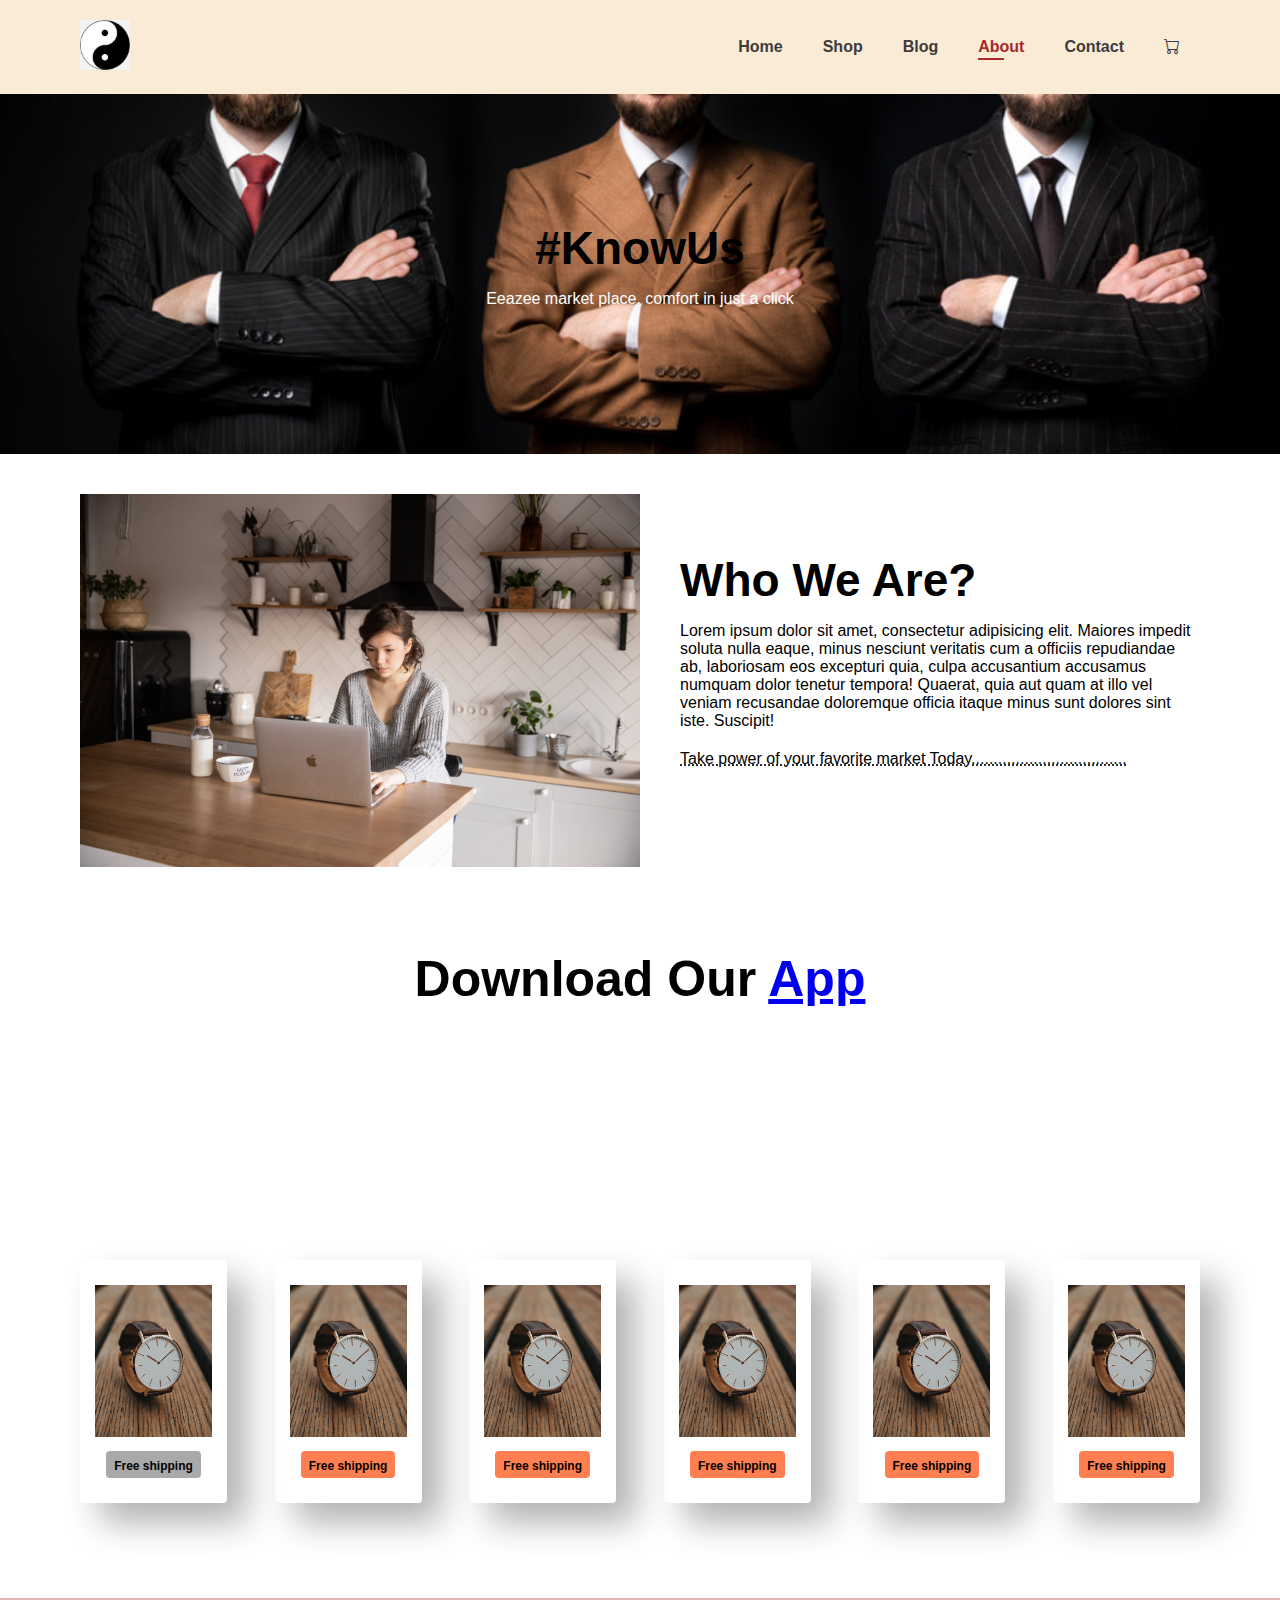
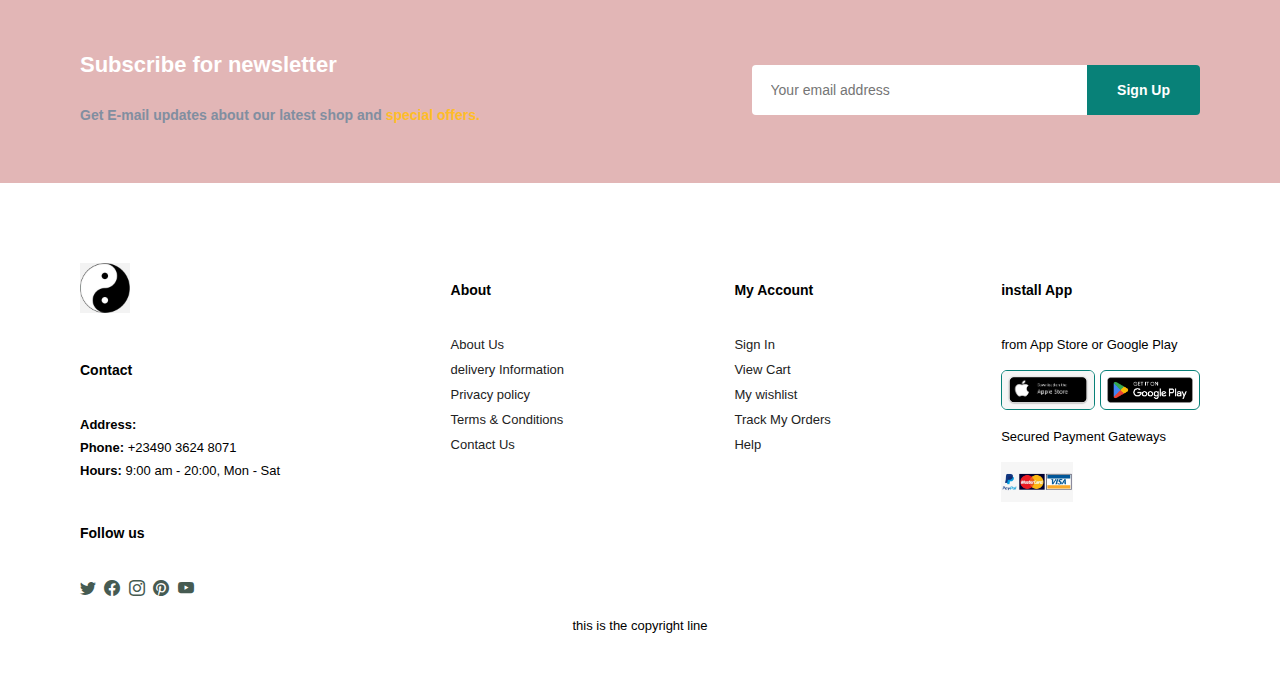
==== E-Commerce Website/about.html @ bbe960fc "Add files via upload" ====
<!DOCTYPE html>
<html lang="en">
<head>
    <meta charset="UTF-8">
    <meta name="viewport" content="width=device-width, initial-scale=1.0">
    <!-- Bootstrap Icon link -->
    <link rel="stylesheet" href="https://cdn.jsdelivr.net/npm/bootstrap-icons@1.10.5/font/bootstrap-icons.css">

    <!-- stylesheet -->
    <link rel="stylesheet" href="style.css">

    <!-- Bootstrap links -->
    <link href="https://cdn.jsdelivr.net/npm/bootstrap@5.3.1/dist/css/bootstrap.min.css" rel="stylesheet" integrity="sha384-4bw+/aepP/YC94hEpVNVgiZdgIC5+VKNBQNGCHeKRQN+PtmoHDEXuppvnDJzQIu9" crossorigin="anonymous">
    <script src="https://cdn.jsdelivr.net/npm/bootstrap@5.3.1/dist/js/bootstrap.bundle.min.js" integrity="sha384-HwwvtgBNo3bZJJLYd8oVXjrBZt8cqVSpeBNS5n7C8IVInixGAoxmnlMuBnhbgrkm" crossorigin="anonymous"></script>
    <title>About</title>
</head>
<body>
  <section id="header">
    <a href="#"><img src="images/logo.JPG" alt="" class="logo"></a>

    <div>
      <ul id="navbar">
        <li><a href="index.html">Home</a></li>
        <li><a href="shop.html">Shop</a></li>
        <li><a href="blog.html">Blog</a></li>
        <li><a href="about.html" class="active">About</a></li>
        <li><a href="contact.html">Contact</a></li>
        <li id="lg-bag"><a href="cart.html"><i class="bi bi-cart"></i></a></li>
        <a href="#" id="close"><i class="bi bi-x-lg"></i></a>
      </ul>
    </div>
    <div id="mobile">
      <a href="cart.html"><i class="bi bi-cart"></i></a>
      <i id="bar" class="bi bi-list"></i>
    </div>
  </section>

      <section id="page-header" class="about-header">
        <h4>#KnowUs</h4>
        <p>Eeazee market place, comfort in just a click</p>
      </section>

      <section id="about-head" class="section-p1">
        <img src="images/pexels-ekaterina-bolovtsova-4049793.jpg" alt="">
        <div>
          <h2>Who We Are?</h2>
          <p>Lorem ipsum dolor sit amet, consectetur adipisicing elit. Maiores impedit soluta nulla eaque, minus nesciunt veritatis cum a officiis repudiandae ab, laboriosam eos excepturi quia, culpa accusantium accusamus numquam dolor tenetur tempora! Quaerat, quia aut quam at illo vel veniam recusandae doloremque officia itaque minus sunt dolores sint iste. Suscipit!</p>


          <abbr title="">Take power of your favorite market Today...................................</abbr>

          <br><br>

          <marquee  loop="-1" scrollamount="5" width="100%">Take power of your favorite market Today...................................Eeazee the best store coming soon.
          </marquee>
        </div>
      </section>

      <section id="about-app" class="section-p1">
        <h1>Download Our <a href="#">App</a></h1>
        <div class="video">
          <video autoplay muted loop src=""></video>
        </div>
      </section>

      <!-- feature starts -->
  <section id="feature" class="section-p1">
    <div class="card">
      <img src="images/watch1.jpg" alt="">
      <h6>Free shipping</h6>
    </div>

    <div class="card">
      <img src="images/watch1.jpg" alt="">
      <h6>Free shipping</h6>
    </div>

    <div class="card">
      <img src="images/watch1.jpg" alt="">
      <h6>Free shipping</h6>
    </div>

    <div class="card">
      <img src="images/watch1.jpg" alt="">
      <h6>Free shipping</h6>
    </div>

    <div class="card">
      <img src="images/watch1.jpg" alt=""">
      <h6>Free shipping</h6>
    </div>

    <div class="card">
      <img src="images/watch1.jpg" alt="">
      <h6>Free shipping</h6>
    </div>
  </section>
  <!-- feature ends -->

  <section id="newsletter" class="section-p1 section-m1">
    <div class="newstext">
      <h4>Subscribe for newsletter</h4>
      <p>Get E-mail updates about our latest shop and <span>special offers.</span></p>
    </div>
    <div class="form">
      <input type="text" placeholder="Your email address">
      <button class="normal">Sign Up</button>
    </div>
  </section>


      <footer class="section-p1">
        <div class="col">
          <img src="images/logo.JPG" alt="" class="logo">
          <h4>Contact</h4>
          <p><strong>Address: </strong> </p>
          <p><strong>Phone: </strong> +23490 3624 8071</p>
          <p><strong>Hours: </strong> 9:00 am - 20:00, Mon - Sat</p>
          <div class="follow">
            <h4>Follow us</h4>
            <div class="icon">
              <i class="bi bi-twitter"></i>
              <i class="bi bi-facebook"></i>
              <i class="bi bi-instagram"></i>
              <i class="bi bi-pinterest"></i>
              <i class="bi bi-youtube"></i>
            </div>
          </div>
        </div>

        <div class="col">
          <h4>About</h4>
          <a href="#">About Us</a>
          <a href="#">delivery Information</a>
          <a href="#">Privacy policy</a>
          <a href="#">Terms & Conditions</a>
          <a href="#">Contact Us</a>
        </div>

        <div class="col">
          <h4>My Account</h4>
          <a href="#">Sign In</a>
          <a href="#">View Cart</a>
          <a href="#">My wishlist</a>
          <a href="#">Track My Orders</a>
          <a href="#">Help</a>
        </div>

        <div class="col install">
          <h4>install App</h4>
          <p>from App Store or Google Play</p>
          <div class="row">
            <img src="images/apple-store.png" alt="">
            <img src="images/google-play-badge.png" alt="">
          </div>
          <p>Secured Payment Gateways</p>
          <img src="images/payment-gateways.png" alt="">
        </div>

        <div class="copyright">
          <p>this is the copyright line</p>
        </div>
      </footer>

      <script src="main.js"></script>

</body>
</html>
---- E-Commerce Website/style.css ----
*{
    margin: 0;
    padding: 0;
    box-sizing: border-box;
    font-family: 'Segoe UI', Tahoma, Geneva, Verdana, sans-serif;
    scroll-behavior: smooth;
}

h1{
    font-size: 50px;
    line-height: 64px;
}

h2{
    font-size: 46px;
    line-height: 54px;
}

h4{
    font-size: 46px;
    line-height: 54px;
}

h6{
    font-weight: 700;
    font-size: 12px;
}

p{
    font-size: 16px;
    margin: 15px 0 20px 0;
}

.section-p1{
    padding: 40px 80px;
}

.section-m1{
    margin: 40px 0;
}

button.normal{
    font-size: 14px;
    font-weight: 600;
    padding: 15px 30px;
    color: #000;
    background-color: #fff;
    border-radius: 4px;
    cursor: pointer;
    border: none;
    outline: none;
    transition: 0.2s;
}

button.white{
    font-size: 13px;
    font-weight: 600;
    padding: 11px 18px;
    color: #fff;
    background-color: transparent;
    cursor: pointer;
    border: 1px solid #fff;
    outline: none;
    transition: 0.2s;
}

body{
    width: 100%;
}

#owl-demo .item img{
    /* display: block; */
    width: 100%;
    height: auto;
}


/* HEADER SECTION STYLE BEGINS */
.logo{
    height: 50px;
}

#header{
    display: flex;
    justify-content: space-between;
    align-items: center;
    padding: 20px 80px;
    background: antiquewhite;
    box-shadow: 0 px 15px rgba(0, 0, 0, 0.06);
    z-index: 999;
    position: sticky;
    top: 0;
    left: 0;
}

#navbar{
    display: flex;
    align-items: center;
    justify-content: center;
}

#navbar li{
    list-style: none;
    padding: 0 20px;
    position: relative;
}

#navbar li a{
    text-decoration:none ;
    color:#3d3c3b;
    font-size: 16px;
    font-weight: 600;
    transition: 0.3s ease;
}

#navbar li a:hover,
#navbar li a.active{
    color: brown;
}

#navbar li a.active::after,
#navbar li a:hover::after {
    content: "";
    width: 30%;
    height: 2px;
    background: brown;
    position: absolute;
    bottom:-4px;
    left: 20px;
}

#mobile{
    display: none;
    align-items: center;
}

#close{
    display: none;
}
/* HEADER SECTION STYLE ENDS */



/* HERO SECTION STYLE BEGINS */
#hero{
    background-image: url(images/landscape.jpg);
    height: 90vh;
    width: 100%;
    background-size: cover;
    background-position: top 25% right 0;
    padding: 0 80px;
    display: flex;
    flex-direction: column;
    justify-content: center;
    align-items: center;
}

#hero{
    background-size: cover;
    text-align: center;
}

#hero h4{
    padding: 15px;
}

#hero h1{
    color: coral;
}

#hero button{
    background-image: linear-gradient(to right,#ff7f50 , #ffc0cb);

}


/* feature section */
#feature{
    display: flex;
    align-items: center;
    justify-content: space-between;
    flex-wrap: wrap;
}

#feature .card{
    width: 147px;
    text-align: center;
    padding: 25px 15px;
    box-shadow: 20px 20px 34px rgba(0, 0, 0, 0.3);
    border-radius: 4px;
    margin: 15px 0;
}

#feature .card:hover{
    box-shadow: 10px 10px 54px rgba(70, 62, 221, 0.1);
}

#feature .card img{
    width: 100%;
    margin-bottom: 10px;
}

#feature .card h6{
    display: inline-block;
    padding: 9px 8px 6px 8px;
    line-height: 1;
    border-radius: 4px;
    color: black ;
    background-color: darkgray;
}

#feature .card:nth-child(2) h6{
    background-color: #ff7f50;
}

#feature .card:nth-child(3) h6{
    background-color: #ff7f50;
}

#feature .card:nth-child(4) h6{
    background-color: #ff7f50;
}

#feature .card:nth-child(5) h6{
    background-color: #ff7f50;
}
#feature .card:nth-child(6) h6{
    background-color: #ff7f50;
}


#product1{
    text-align: center;
}

#product1 .pro-container{
    display: flex;
    justify-content: space-between;
    padding-top: 20px;
    flex-wrap: wrap
}

#product1 .pro{
    width: 23%;
    min-width: 250px;
    padding: 10px 12px;
    border: 1px solid #cce7d0;
    border-radius: 25px;
    cursor: pointer;
    box-shadow: 20px 20px 30px rgba(0, 0, 0, 0.02);
    margin: 15px 0;
    transition: 0.2s ease;
    position: relative;
}

#product1 .pro:hover{
    box-shadow: 20px 20px 30px rgba(0, 0, 0, 0.06);
}

#product1 .pro img{
    width: 100%;
    border-radius: 20px;
}

#product1 .pro .des{
    text-align: start;
    padding: 10px 0;
}

#product1 .pro .des span{
    color: #1a1a1a;
    font-size: 14px;
}

#product .pro .des h5{
    padding-top: 7px;
    color: #1a1a1a;
    font-size: 14px;
}

#product1 .pro .des i{
    font-size: 12px;
    color: rgba(243, 181, 25);
}

#product1 .pro .des h4{
    padding-top: 7px;
    font-size: 15px;
    font-weight: 700;
    color: #ff7f50;
}

#product1 .pro .cart{
    width: 40px;
    height: 40px;
    line-height: 40px;
    border-radius: 30px;
    background-color: #e8f6ea;
    font-weight: 400;
    color: #088178;
    border: 1px solid #cce7d0;
    position: absolute;
    bottom: 20px;
    right: 10px;
}


#banner{
    display: flex;
    flex-direction: column;
    justify-content: center;
    text-align: center;
    align-items: center;
    background-image: url(images/pexels-tom-fisk-9893731.jpg);
    width: 100%;
    height: 40vh;
    background-size: cover;
    background-position: center;
}

#banner h4{
    color: #fff;
    font-size: 16px;
}

#banner h2{
    color: #fff;
    font-size: 30px;
    padding: 10px 0;
}

#banner h2 span{
    color: rgb(33, 33, 105);
}

#banner button:hover{
    background: #088178;
    color: #fff;
}

#sm-banner {
    display: flex;
    flex-wrap: wrap;
    justify-content: space-between;
}


#sm-banner .banner-box{
    display: flex;
    flex-direction: column;
    justify-content: center;
    align-items: flex-start;
    background-image: url(images/pexels-amol-mande-2673471.jpg);
    min-width: 550px;
    height: 50vh;
    background-size: cover;
    background-position: center;
    padding: 30px;
}

#sm-banner .banner-box2{
    background-image: url(images/pexels-antony-trivet-9978709.jpg);
}

#sm-banner h4{
    color: #fff;
    font-weight: 300;
    font-size: 20px;
}

#sm-banner h2{
    color: #fff;
    font-weight: 800;
    font-size: 28px;
}

#sm-banner span{
    color: #fff;
    font-weight: 500;
    font-size: 14px;
    padding-bottom: 15px;
}

#sm-banner .banner-box:hover button{
    background: #088178;
    border: 1px solid #fff;
}

#banner3{
    display: flex;
    justify-content: space-between;
    flex-wrap: wrap;
    padding: 0 80px;
}

#banner3 .banner-box{
    display: flex;
    flex-direction: column;
    justify-content: center;
    align-items: flex-start;
    background-image: url(images/pexels-tom-fisk-9893731.jpg);
    min-width: 30%;
    height: 30vh;
    background-size: cover;
    background-position: center;
    padding: 20px;
    margin-bottom: 20px;
}

#banner3 h2{
    color: #fff;
    font-weight: 900;
    font-size: 22px;
}

#banner3 h3{
    color: red;
    font-weight: 800;
    font-size: 15px;
}

#newsletter{
    display: flex;
    justify-content: space-between;
    flex-wrap: wrap;
    align-items: center;
    background-color: rgba(190, 94, 94, 0.45);
    background-repeat: no-repeat;
    background-position: 20% 30%;
    background-image: url();
}

#newsletter h4{
    font-size: 22px;
    font-weight: 700;
    color: #fff;
}

#newsletter p{
    font-size: 14px;
    font-weight: 600;
    color: #818ea0;
}

#newsletter p span{
    color: #ffbd27;
}

#newsletter .form{
    display: flex;
    width: 40%;
}

#newsletter input{
    height: 3.125rem;
    padding: 0 1.25em;
    font-size: 14px;
    width: 100%;
    border: 1px solid transparent;
    border-radius: 4px;
    outline: none;
    border-top-right-radius: 0;
    border-bottom-right-radius: 0;
}

#newsletter button{
    background-color: #088178;
    color: #fff;
    white-space: nowrap;
    border-top-left-radius: 0;
    border-bottom-left-radius: 0;
}

footer .logo{
    height: 50px;
    margin-bottom: 30px;
}

footer{
    display: flex;
    flex-wrap: wrap;
    justify-content: space-between;
}

footer .col{
    display: flex;
    flex-direction: column;
    align-items: flex-start;
    margin-bottom: 20px;
}

footer h4{
    font-size: 14px;
    padding-bottom: 20px;
}

footer p{
    font-size: 13px;
    margin: 0 0 8px 0;
}

footer a{
    font-size: 13px;
    text-decoration: none;
    color: #222;
    margin-bottom: 10px;
}

footer .follow{
    margin-top: 20px;
}


footer .follow i{
    color: #465b52;
    padding-right: 4px;
    cursor: pointer;
}

footer .install .row img{
    border: 1px solid #088178;
    border-radius: 6px;
}

.row img{
    border: 1px solid #088178;
    border-radius: 6px;
}

footer .install img{
    margin: 10px 0 15px 0;
}

footer .follow i:hover,
footer a:hover{
    color: #088178;
}

footer .copyright{
    width: 100%;
    text-align: center;
}
.install img{
    height: 40px;
}

/* SHOP PAGE */
#page-header{
    background-image: url(images/pexels-karolina-grabowska-5237704\ \(1\).jpg);
    width: 100%;
    height: 40vh;
    background-size: cover;
    display: flex;
    justify-content: center;
    text-align: center;
    flex-direction: column;
    padding: 14px;
}

#page-header h2,
#page-header p{
    color: #fff;
}

/* BLOG PAGE */
#page-header.blog-header{
    background-image: url(images/pexels-karolina-grabowska-4996772.jpg);
}

#blog{
    padding: 150px 150px 0 150px;
}

#blog .blog-box{
    display: flex;
    align-items: center;
    width: 100%;
    position: relative;
    padding-bottom: 90px;
}

#blog .blog-img{
    width: 50%;
    margin-right: 40px;
}

#blog img{
    width: 100%;
    height: 300px;
    object-fit: cover;
}

#blog .blog-details{
    width: 50%;
}

#blog .blog-details a{
    text-decoration: none;
    font-size: 14px;
    font-weight: 700;
    color: #000;
    position: relative;
}

#blog .blog-details a::after{
    content: "";
    width: 50px;
    height: 1px;
    background-color: #000;
    position: absolute;
    right: -60px;
    margin-top: 13px;
}

#blog .blog-details a:hover{
    color: #088178;
}

#blog .blog-details a:hover::after{
    background-color: #088178;
}

#blog .blog-box h1{
    position: absolute;
    top: -40px;
    left: 0;
    font-size: 70px;
    font-weight: 700;
    color: #c9cbce;
    z-index: -4;
}


/* ABOUT PAGE */

#page-header.about-header{
    background-color: #eabe65;
}

#about-head{
    display: flex;
    align-items: center;
}
#about-head img{
    width: 50%;
    height: auto;
}

#about-head div{
    padding-left: 40px;
}

#about-app{
    text-align: center;
}

#about-app .video{
    width: 70%;
    height: 100%;
    margin-top: 30px auto 0 auto;
}

#about-app{
    width: 100%;
    height: 100%;
    border-radius: 20px;
}




/* CONTACT US PAGE */
#contact-details{
    display: flex;
    align-items: center;
    justify-content: space-between;
}

#contact-details .details{
    width: 40%;
}

#contact-details .details span,
#form-details form  span {
    font-size: 12px;
}

#contact-details .details h2,
#form-details form h2 {
    font-size: 26px;
    line-height: 35px;
    padding: 20px 0;
}

#contact-details .details h3{
    font-size: 16px;
    padding-bottom: 15px;
}

#contact-details .details li{
    list-style: none;
    display: flex;
    padding: 10px 0;
}

#contact-details .details li i{
    font-size: 14px;
    padding-right: 22px;
}

#contact-details .details li p{
    margin: 0;
    font-size: 14px;
}

#contact-details .map{
    width: 55%;
    height: 400px;
}
#contact-details .map iframe{
    width: 100%;
    height: 100%;
}

#form-details{
    display: flex;
    justify-content: space-between;
    margin: 30px;
    padding: 80px;
    border: 1px solid #e3e3e3;
}

#form-details form{
    width: 65%;
    display: flex;
    align-items: flex-start;
    flex-direction: column;
}

#form-details form input,
#form-details form textarea{
    width: 100%;
    padding: 12px 15px;
    outline: none;
    margin-bottom: 20px;
    border: 1px solid #ffc0cb;
}

#form-details form button{
    background-color: #088178;
    color: #fff;
}


#form-details .people div{
    padding-bottom: 25px;
    display: flex;
    align-items: flex-start;
}

#form-details .people div img{
    width: 65px;
    height: 65px;
    object-fit: cover;
    margin-right: 15px;
}

#form-details .people div p{
    margin: 0;
    font-size: 13px;
    line-height: 25px;
}

#form-details .people div p span{
    display: block;
    font-size: 16px;
    font-weight: 600;
    color: #000;
}



/* CART PAGE */
#cart{
    overflow-x: auto;
}
#cart table{
    width: 100%;
    border-collapse: collapse;
    table-layout: fixed;
    white-space: nowrap;
}
#cart table img{
    width: 70px;
}

#cart table td:nth-child(1){
    width: 100px;
    text-align: center;
}

#cart table td:nth-child(2){
    width: 150px;
    text-align: center;
}
#cart table td:nth-child(3){
    width: 250px;
    text-align: center;
}
#cart table td:nth-child(4),
#cart table td:nth-child(5),
#cart table td:nth-child(6){
    width: 150px;
    text-align: center;
}
#cart table td:nth-child(5) input{
    width: 70px;
    padding: 10px 5px 10px 15px;
}
#cart table thead{
    border: 1px solid #e3e3e3;
    border-left: none;
    border-right: none;
}
#cart table thead td{
    font-weight: 700;
    text-transform: uppercase;
    font-size: 13px;
    padding: 18px 0;
}
#cart table tbody tr td{
    padding-top: 15px;
}
#cart table tbody td{
    font-size: 13px;
}


#cart-add{
    display: flex;
    flex-wrap: wrap;
    justify-content: space-between;
}
#coupon{
    width: 50%;
    margin-bottom: 30px;
}
#coupon h3,
#subtotal h3{
    padding-bottom: 15px;
}
#coupon input{
    padding: 10px 20px;
    outline: none;
    width: 60%;
    margin-right: 10px;
    border: 1px solid #e3e3e3;
}
#coupon button,
#subtotal button{
    background-color: #088178;
    color: #fff;
    padding: 12px 20px;
}
#subtotal{
    width: 50%;
    margin-bottom: 30px;
    border: 1px solid #e3e3e3;
    padding: 30px;
}
#subtotal table{
    border-collapse: collapse;
    width: 100%;
    margin-bottom: 20px;
}
#subtotal table td{
    width: 50%;
    border: 1px solid #e3e3e3;
    font-size: 13px;
}






@media (max-width: 799px) {
    .section-p1{
        padding:40px 40px;
    }
    #navbar{
        display: flex;
        flex-direction: column;
        align-items: flex-start;
        justify-content: flex-start;
        position: fixed;
        top: 0;
        right: -300px;
        height: 100vh;
        width: 300px;
        background-color: #e3e3e3;
        box-shadow: 0 40px 60px rgba(0, 0, 0, 0.1);
        padding: 80px 0 0 10px;
        transition: 0.3s;
    }
    #navbar.active{
        right: 0px;
    }
    #navbar li{
        margin-bottom: 25px;
    }
    #mobile{
        display: flex;
        align-items: center;
    }
    #mobile i{
        color: #1a1a1a;
        font-size: 24px;
        padding-left: 20px;
    }
    #close{
        display: initial;
        position: absolute;
        top: 30px;
        left: 30px;
        color: #222;
        font-size: 24px;
    }
    #lg-bag{
        display: none;
    }

    #hero{
        height: 70vh;
        padding: 0 80px;
        background-position: top 30% right 30%;
    }

    #feature{
        justify-content: center;
    }
    #feature .card{
        margin: 15px 15px;
    }

    #product1 .pro-container{
        justify-content: center;
    }

    #product1 .pro{
        margin: 15px;
    }
    #banner{
        height: 20vh;
    }
    #sm-banner .banner-box{
        min-width: 100%;
        height: 30vh;
    }
    #banner3{
        padding: 0 40px;
    }
    #banner3 .banner-box{
        width: 28%;
    }
    #newsletter .form{
        width: 70%;
    }

    /* CONTACT PAGE */
    #form-details{
        padding: 40px;
    }
    #form-details form{
        width: 50%;
    }
}



@media (max-width: 477px) {
    .section-p1{
        padding: 20px;
    }
    #header{
        padding: 10px 30px;
    }
    h1{
        font-size: 38px;
    }
    h2{
        font-size: 32px;
    }
    #hero{
        padding: 0 20px;
        background-position: 55%;
    }
    #feature{
        justify-content: space-between;
    }
    #feature .fe-box{
        width: 155px;
        margin: 0 0 15px 0;
    }
    #product1 .pro{
        width: 100%;
    }
    #banner{
        height: 40vh;
    }
    #sm-banner .banner-box{
        height: 40vh;
    }
    #sm-banner .banner-box2{
        margin-top: 20px;
    }
    #banner3{
        padding: 0 20px;
    }
    #banner3 .banner-box{
        width: 100%;
    }
    #newsletter{
        padding: 40px 20px;
    }
    #newsletter .form{
        width: 100%;
    }
    footer .copyright{
        text-align: start;
    }

    /* BLOG PAGE */
    #blog{
        padding: 100px 20px 0 20px;
    }
    #blog .blog-box{
        display: flex;
        flex-direction: column;
        align-items: flex-start;
    }
    #blog .blog-img{
        width: 100%;
        margin-right: 0;
        margin-bottom: 30px;
    }
    #blog .blog-details{
        width: 100%;
    }




    /* ABOUT PAGE */
    #about-head{
        flex-direction: column;
    }
    #about-head img{
        width: 100%;
        margin-bottom: 20px;
    }
    #about-head div{
        padding-left: 0px;
    }
    #about-app .video{
        width: 100%;
    }


    /* CONTACT PAGE */
    #contact-details{
        flex-direction: column;
    }
    #contact-details .details{
        width: 100%;
        margin-bottom: 30px;
    }
    #contact-details .map{
        width: 100%;
    }
    #form-details{
        margin: 10px;
        padding: 30px 10px;
        flex-wrap: wrap;
    }
    #form-details form{
        width: 100%;
        margin-bottom: 30px;
    }




    /* CART PAGE */
    #cart-add{
        flex-direction: column;
    }
    #coupon{
        width: 100%;
    }
    #subtotal{
        width: 100%;
        padding: 20px;
    }
}


/* shop-page */

#page-header{
    background-image: url(images/hero.png.jpg);
    /* background-size: 100% 100%;
    background-attachment: fixed; */
    width: 100%;
    height: 40vh;
    background-size: cover;
    display: flex;
    justify-content: center;
    text-align: center;
    flex-direction: column;
    padding: 14px;
}

#product1 .pro:hover{
    box-shadow: 20px 20px 30px rgba(0, 0, 0, 0.06);
    background-color: #465b52;
    color: cornflowerblue;
    transition: 1s;
}

#page-header h2,
#page-header p{
    color: white;
}

#pagination{
    text-align: center;
}

#pagination a:hover{
    background-color: #3d3c3b;
    color: coral;
    transition: .5s;
    margin-right: 10px;
    margin-left: 10px;
}

#pagination a{
    text-decoration: none;
    background-color: coral;
    padding: 10px 15px;
    border-radius: 4px;
    color: white;
    font-weight: 600;
    opacity: .4;
}

/* single product */

#prodetails {
    display: flex;
    margin-top: 20px;
    background-color: honeydew;
}

#prodetails .single-pro-image{
    margin-right: 50px;
    width: 40%;
}

.small-img-group{
    display: flex;
    justify-content: space-between;
}

.small-img-col{
    flex-basis: 24%;
    cursor: pointer;
}

#prodetails .single-pro-details {
    width: 50%;
    padding-top: 30px;
}

#prodetails .single-pro-details h4{
    padding: 40px 0 20px 0;
}

#prodetails .single-pro-details h2{
    font-size: 26px;
}

#prodetails .single-pro-details select{
    display: block;
    padding: 5px 10px;
    margin-bottom: 10px;
}

#prodetails .single-pro-details input{
    width: 50px;
    height: 47px;
    padding-left: 10px;
    font-size: 16px;
    margin-right: 10px;
}

#prodetails .single-pro-details input:focus{
    outline: none;
}

#prodetails .single-pro-details button{
    background-color: darkcyan;
    color: wheat;
}

#prodetails .single-pro-details span{
    line-height: 25px;
}

@media (max-width: 799px) {
    .section-p1{
        padding:40px 40px;
    }
    #navbar{
        display: flex;
        flex-direction: column;
        align-items: flex-start;
        justify-content: flex-start;
        position: fixed;
        top: 0;
        right: -300px;
        height: 100vh;
        width: 300px;
        background-color: #e3e3e3;
        box-shadow: 0 40px 60px rgba(0, 0, 0, 0.1);
        padding: 80px 0 0 10px;
        transition: 0.3s;
    }
    #navbar.active{
        right: 0px;
    }
    #navbar li{
        margin-bottom: 25px;
    }
    #mobile{
        display: flex;
        align-items: center;
    }
    #mobile i{
        color: #1a1a1a;
        font-size: 24px;
        padding-left: 20px;
    }
    #close{
        display: initial;
        position: absolute;
        top: 30px;
        left: 30px;
        color: #222;
        font-size: 24px;
    }
    #lg-bag{
        display: none;
    }

    #hero{
        height: 70vh;
        padding: 0 80px;
        background-position: top 30% right 30%;
    }

    #feature{
        justify-content: center;
    }
    #feature .card{
        margin: 15px 15px;
    }

    #product1 .pro-container{
        justify-content: center;
    }

    #product1 .pro{
        margin: 15px;
    }
    #banner{
        height: 20vh;
    }
    #sm-banner .banner-box{
        min-width: 100%;
        height: 30vh;
    }
    #banner3{
        padding: 0 40px;
    }
    #banner3 .banner-box{
        width: 28%;
    }
    #newsletter .form{
        width: 70%;
    }

        /* Single Product */
        #prodetails {
            display: flex;
            flex-direction: column;
            background-color: ivory;
        }

        #prodetails .single-pro-image{
            width: 100%;   
            margin-right: 0px;
        }

        .small-img-group {
            display: flex;
            justify-content: space-between;
        }

        h4 {
            font-size: 40px;
            line-height: 0px;
        }

        h6 {
            font-weight: 700;
            font-size: 30px;
        }

        #prodetails .single-pro-details h2 {
            font-size: 20px;
        }

        #prodetails .single-pro-details span {
            font-size: 20px;
            line-height: 30px;
        }

        #prodetails .single-pro-details {
            width: 100%;
        }
}



@media (max-width: 477px) {
    #header{
        padding: 10px 30px;
    }
    h1{
        font-size: 38px;
    }
    h2{
        font-size: 32px;
    }
    #hero{
        padding: 0 20px;
        background-position: 55%;
    }
    #feature{
        justify-content: space-between;
    }
    #feature .fe-box{
        width: 155px;
        margin: 0 0 15px 0;
    }
    #product1 .pro{
        width: 100%;
    }
    #banner{
        height: 40vh;
    }
    #sm-banner .banner-box{
        height: 40vh;
    }
    #sm-banner .banner-box2{
        margin-top: 20px;
    }
    #banner3{
        padding: 0 20px;
    }
    #banner3 .banner-box{
        width: 100%;
    }
    #newsletter{
        padding: 40px 20px;
    }
    #newsletter .form{
        width: 100%;
    }
    footer .copyright{
        text-align: start;
    }

    /* Single Product */
    #prodetails {
        display: flex;
        flex-direction: column;
        background-color: #f3f5f7;
    }

    #prodetails .single-pro-image{
        width: 100%;   
        margin-right: 0px;
    }

    h4 {
        font-size: 20px;
        line-height: 0px;
    }

    h6 {
        font-weight: 700;
        font-size: 15px;
    }

    #prodetails .single-pro-details h2 {
        font-size: 15px;
    }

    #prodetails .single-pro-details span {
        font-size: 10px;
        line-height: 5px;
    }

    #prodetails .single-pro-details {
        width: 100%;
    }

}


/* Search button */

.search-wrapper{
    display: flex;
    flex-direction: column;
    gap: .25rem;
    margin-left: 1000px;
    color: #e3e3e3;
}

input{
    background-color: #fff;
    border-radius: 10px;
    border-top: groove;
    border-right: groove;
    border-bottom: groove;
    border-left: groove;
    text-decoration: none;
    outline: none;
    font-size: 1rem;
}

label{
    color: burlywood;
}

input:hover{
    border-radius: 5px;
    background-color: burlywood;
    transition: 1s;
    font: 1em times;
}

.user-cards{
    display: grid;
    grid-template-columns: repeat(auto-fill, minmax(150px, 1fr));
    gap: .25rem;
    margin-top: 1rem;
}

/* .card{
    border: 1px solid black;
    background-color: wheat;
    padding: .5rem;
    border-radius: 5px;
}

.card > .header{
    margin-bottom: .25rem;
}

.card > .body{
    font-size: .8rem;
    color: #777;
}

.hide{
    display: none;
} */
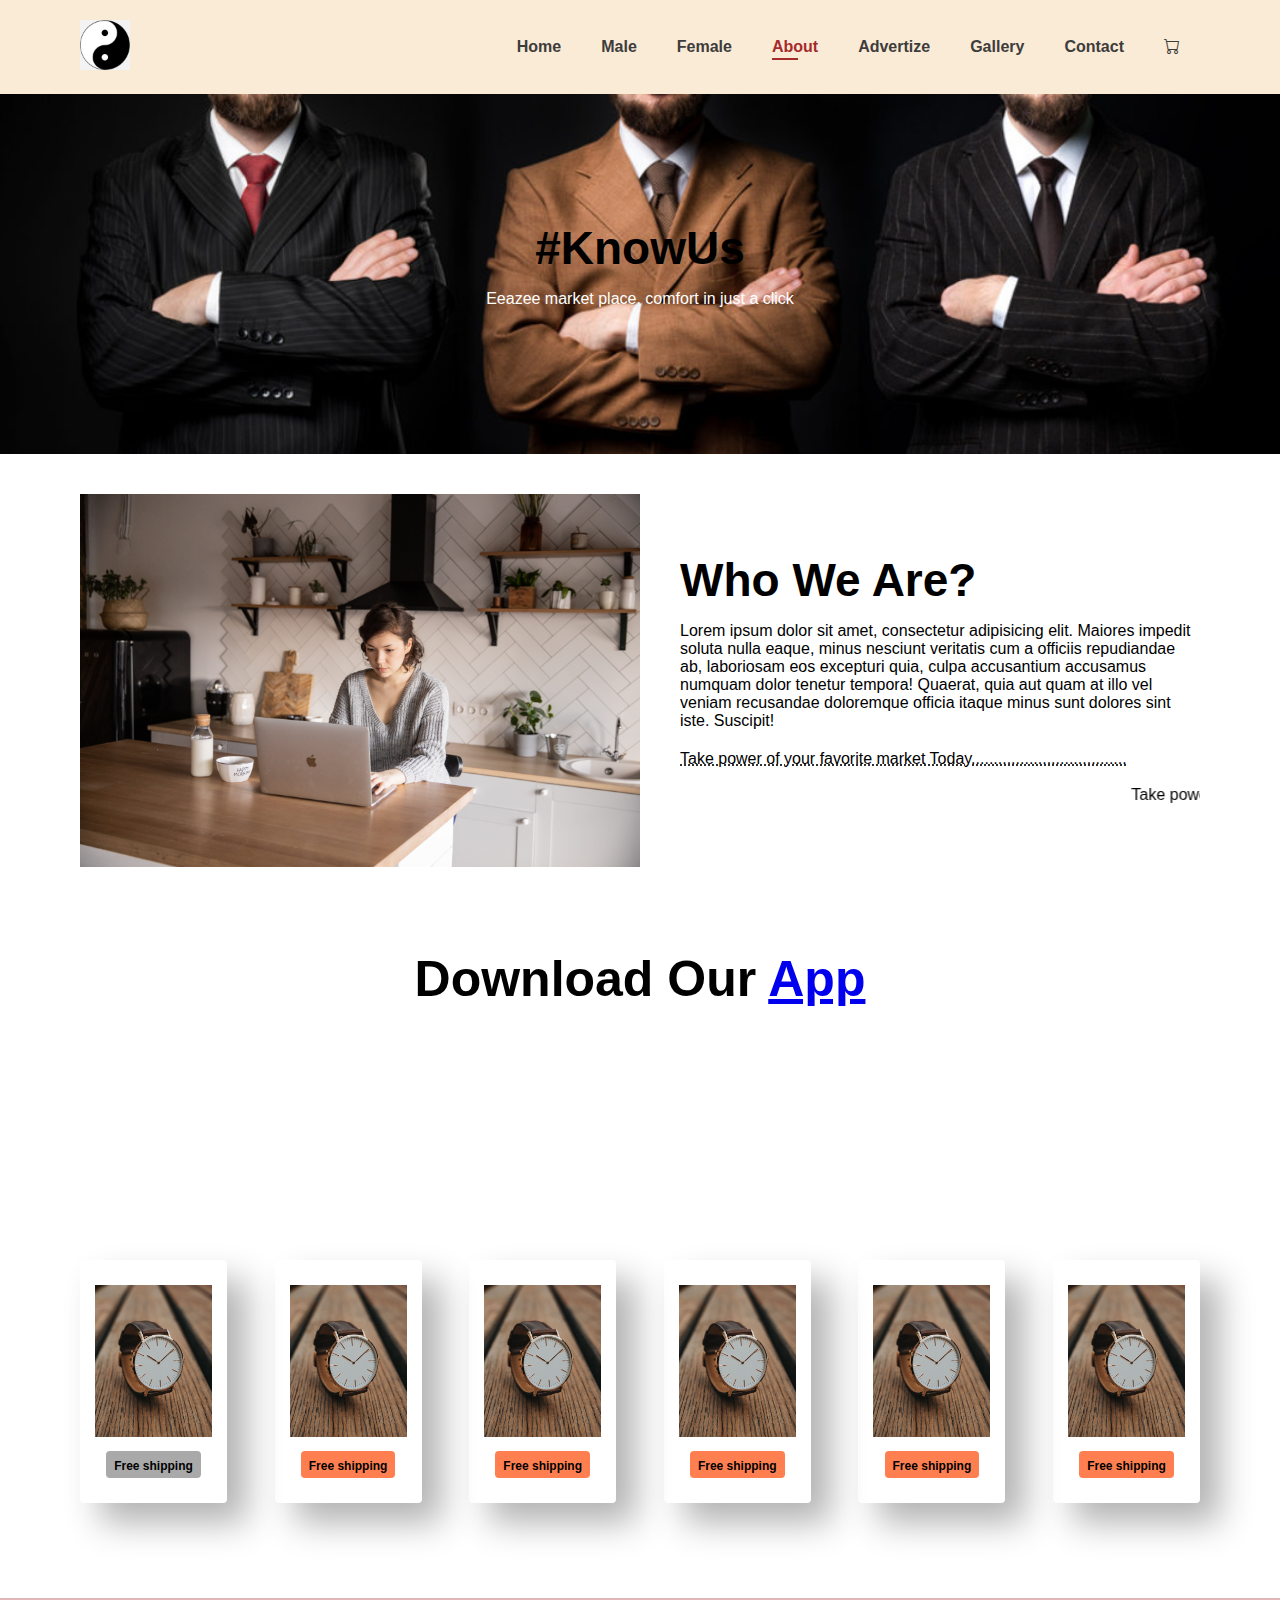
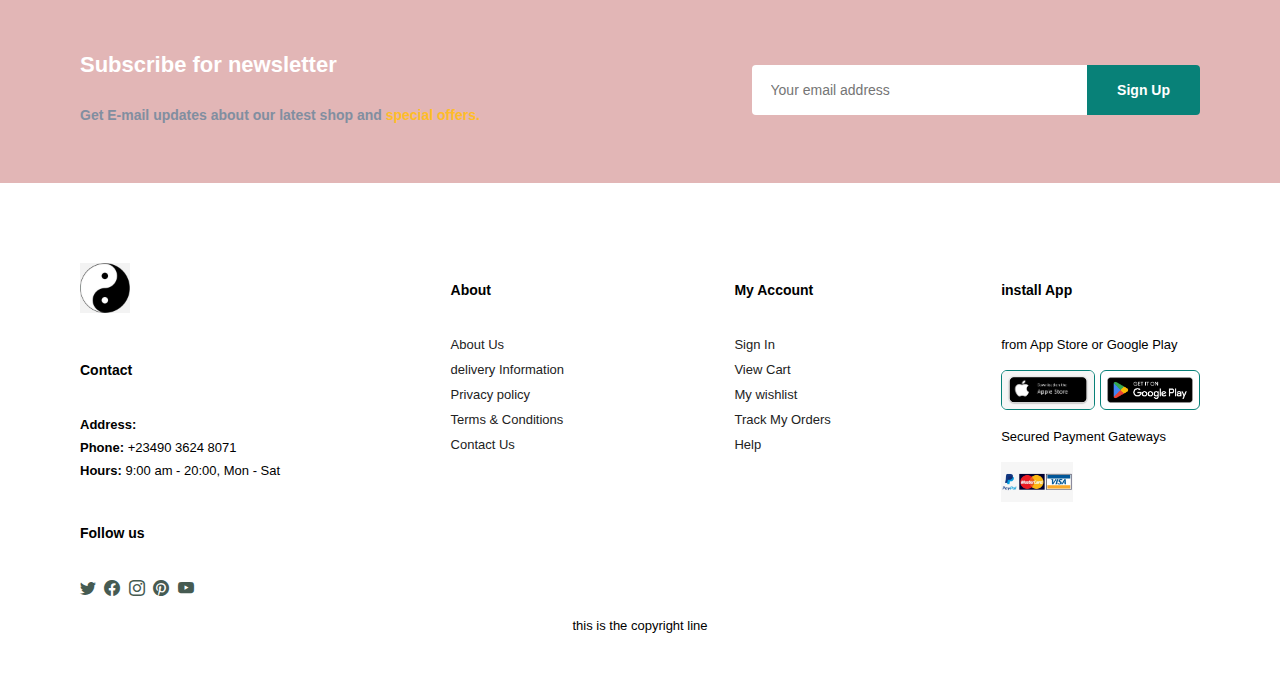
==== commit d6dba033: "Update about.html" ====
--- a/E-Commerce Website/about.html
+++ b/E-Commerce Website/about.html
@@ -15,15 +15,18 @@
     <title>About</title>
 </head>
 <body>
+  <!-- Navbar start  -->
   <section id="header">
     <a href="#"><img src="images/logo.JPG" alt="" class="logo"></a>
 
     <div>
       <ul id="navbar">
         <li><a href="index.html">Home</a></li>
-        <li><a href="shop.html">Shop</a></li>
-        <li><a href="blog.html">Blog</a></li>
+        <li><a href="Men.html">Male</a></li>
+        <li><a href="Women.html">Female</a></li>
         <li><a href="about.html" class="active">About</a></li>
+        <li><a href="advertisement.html">Advertize</a></li>
+        <li><a href="gallery.html">Gallery</a></li>
         <li><a href="contact.html">Contact</a></li>
         <li id="lg-bag"><a href="cart.html"><i class="bi bi-cart"></i></a></li>
         <a href="#" id="close"><i class="bi bi-x-lg"></i></a>
@@ -34,6 +37,7 @@
       <i id="bar" class="bi bi-list"></i>
     </div>
   </section>
+  <!-- navbar end here-->
 
       <section id="page-header" class="about-header">
         <h4>#KnowUs</h4>
